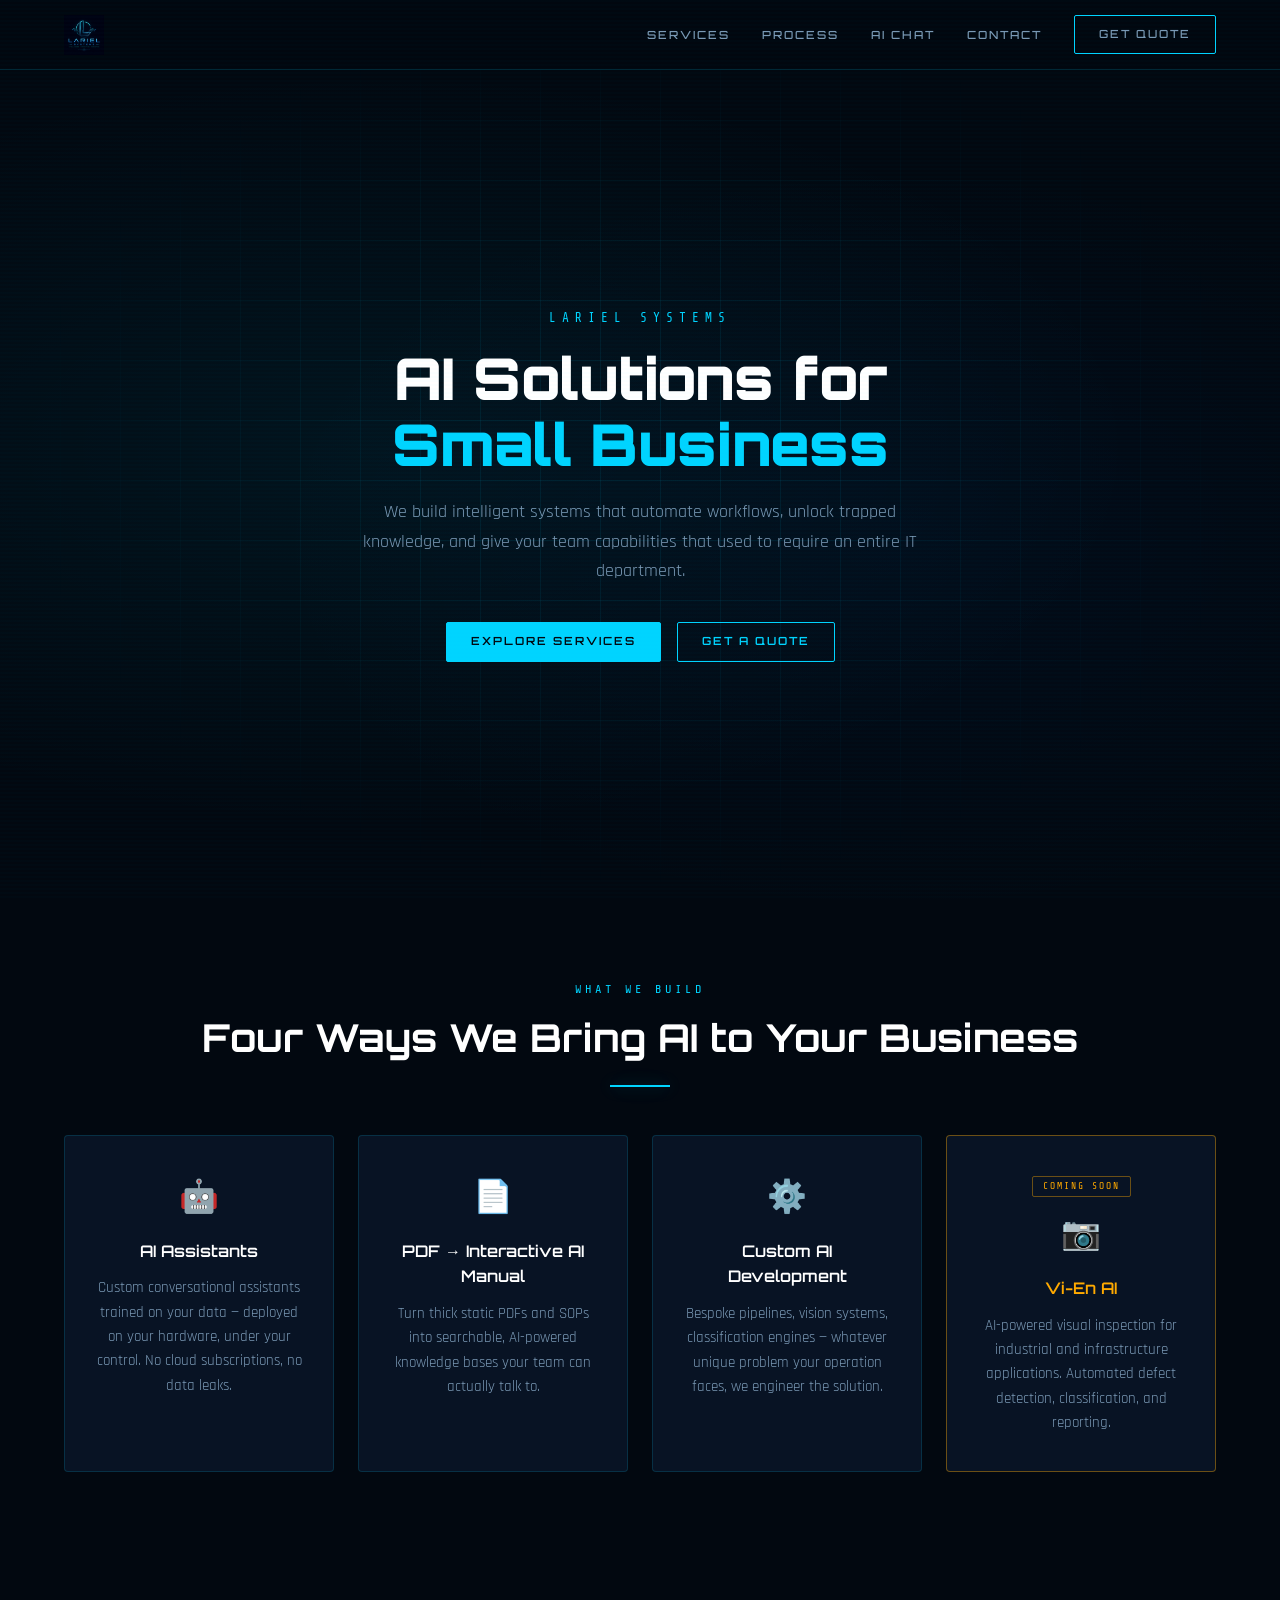
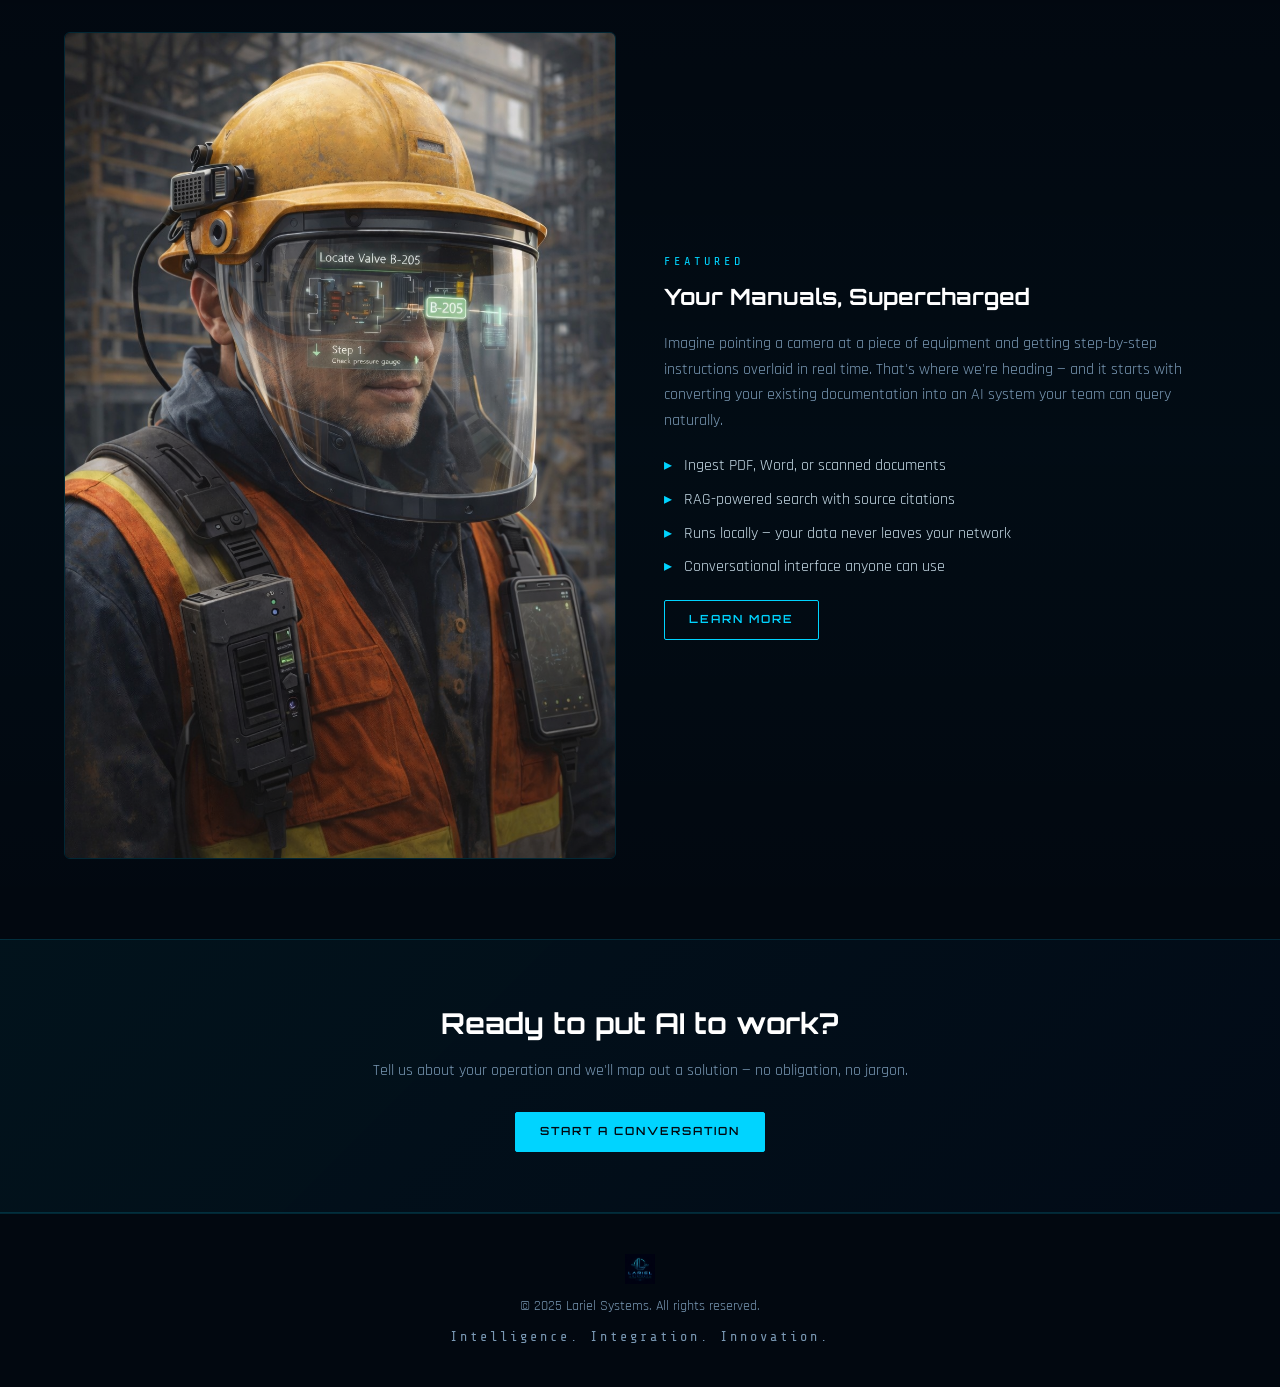
==== index.html @ 67bf939e "Lariel Systems website - holographic theme with Ollama AI chat" ====
<!DOCTYPE html>
<html lang="en">
<head>
  <meta charset="UTF-8">
  <meta name="viewport" content="width=device-width, initial-scale=1.0">
  <title>Lariel Systems — Intelligence. Integration. Innovation.</title>
  <meta name="description" content="AI solutions for small business. Custom AI assistants, PDF-to-interactive-manual conversion, and bespoke AI development from Lariel Systems.">
  <link rel="stylesheet" href="css/style.css">
  <link rel="icon" href="images/logo.png" type="image/png">
</head>
<body>

  <!-- NAV -->
  <nav class="nav">
    <div class="container">
      <a href="index.html" class="nav-logo"><img src="images/logo.png" alt="Lariel Systems"></a>
      <ul class="nav-links">
        <li><a href="services.html">Services</a></li>
        <li><a href="process.html">Process</a></li>
        <li><a href="chat.html">AI Chat</a></li>
        <li><a href="contact.html">Contact</a></li>
        <li><a href="contact.html" class="btn">Get Quote</a></li>
      </ul>
      <div class="nav-toggle"><span></span><span></span><span></span></div>
    </div>
  </nav>

  <!-- HERO -->
  <section class="hero">
    <div class="hero-grid"></div>
    <div class="hero-content">
      <p class="hero-label">Lariel Systems</p>
      <h1>AI Solutions for<br><span>Small Business</span></h1>
      <p class="hero-sub">We build intelligent systems that automate workflows, unlock trapped knowledge, and give your team capabilities that used to require an entire IT department.</p>
      <div class="hero-buttons">
        <a href="services.html" class="btn btn-filled">Explore Services</a>
        <a href="contact.html" class="btn">Get a Quote</a>
      </div>
    </div>
  </section>

  <!-- SERVICE OVERVIEW CARDS -->
  <section class="section">
    <div class="container text-center">
      <span class="section-label">What We Build</span>
      <h2 class="section-title">Four Ways We Bring AI to Your Business</h2>
      <div class="divider"></div>

      <div class="card-grid">
        <!-- 1 -->
        <div class="card">
          <div class="card-icon">🤖</div>
          <h3>AI Assistants</h3>
          <p>Custom conversational assistants trained on your data — deployed on your hardware, under your control. No cloud subscriptions, no data leaks.</p>
        </div>
        <!-- 2 -->
        <div class="card">
          <div class="card-icon">📄</div>
          <h3>PDF → Interactive AI Manual</h3>
          <p>Turn thick static PDFs and SOPs into searchable, AI-powered knowledge bases your team can actually talk to.</p>
        </div>
        <!-- 3 -->
        <div class="card">
          <div class="card-icon">⚙️</div>
          <h3>Custom AI Development</h3>
          <p>Bespoke pipelines, vision systems, classification engines — whatever unique problem your operation faces, we engineer the solution.</p>
        </div>
        <!-- 4 -->
        <div class="card card--coming-soon">
          <span class="badge-soon">Coming Soon</span>
          <div class="card-icon">📷</div>
          <h3>Vi-En AI</h3>
          <p>AI-powered visual inspection for industrial and infrastructure applications. Automated defect detection, classification, and reporting.</p>
        </div>
      </div>
    </div>
  </section>

  <!-- FEATURE HIGHLIGHT — PDF Manual -->
  <section class="section" style="background: linear-gradient(180deg, transparent, rgba(0,212,255,0.02), transparent);">
    <div class="container">
      <div class="feature-row">
        <div class="feature-img">
          <img src="images/ar-worker.png" alt="Worker using AI-powered manual with AR interface">
        </div>
        <div class="feature-text">
          <span class="section-label">Featured</span>
          <h3>Your Manuals, Supercharged</h3>
          <p>Imagine pointing a camera at a piece of equipment and getting step-by-step instructions overlaid in real time. That's where we're heading — and it starts with converting your existing documentation into an AI system your team can query naturally.</p>
          <ul>
            <li>Ingest PDF, Word, or scanned documents</li>
            <li>RAG-powered search with source citations</li>
            <li>Runs locally — your data never leaves your network</li>
            <li>Conversational interface anyone can use</li>
          </ul>
          <a href="services.html" class="btn" style="margin-top:12px;">Learn More</a>
        </div>
      </div>
    </div>
  </section>

  <!-- CTA -->
  <section class="cta-banner">
    <div class="container">
      <h2>Ready to put AI to work?</h2>
      <p>Tell us about your operation and we'll map out a solution — no obligation, no jargon.</p>
      <a href="contact.html" class="btn btn-filled">Start a Conversation</a>
    </div>
  </section>

  <!-- FOOTER -->
  <footer class="footer">
    <div class="container">
      <div class="footer-logo"><img src="images/logo.png" alt="Lariel Systems"></div>
      <p>&copy; 2025 Lariel Systems. All rights reserved.</p>
      <p class="footer-tagline">Intelligence. Integration. Innovation.</p>
    </div>
  </footer>

  <script src="js/main.js"></script>
</body>
</html>
---- css/style.css ----
/* ============================================================
   Lariel Systems — Holographic Theme
   ============================================================ */
@import url('https://fonts.googleapis.com/css2?family=Orbitron:wght@400;500;600;700;900&family=Rajdhani:wght@300;400;500;600;700&family=Share+Tech+Mono&display=swap');

/* --- Reset & Base --- */
*, *::before, *::after { box-sizing: border-box; margin: 0; padding: 0; }

:root {
  --bg-deep:    #020810;
  --bg-dark:    #0a1628;
  --bg-card:    rgba(10, 22, 40, 0.85);
  --cyan:       #00d4ff;
  --cyan-dim:   #00d4ff66;
  --cyan-glow:  0 0 15px #00d4ff44, 0 0 30px #00d4ff22;
  --amber:      #ffaa00;
  --amber-dim:  #ffaa0066;
  --amber-glow: 0 0 15px #ffaa0044, 0 0 30px #ffaa0022;
  --text:       #c8dce8;
  --text-dim:   #7a99b5;
  --border:     rgba(0,212,255,0.15);
  --font-head:  'Orbitron', sans-serif;
  --font-body:  'Rajdhani', sans-serif;
  --font-mono:  'Share Tech Mono', monospace;
  --max-w:      1200px;
  --nav-h:      70px;
}

html { scroll-behavior: smooth; }
body {
  font-family: var(--font-body);
  font-weight: 400;
  color: var(--text);
  background: var(--bg-deep);
  line-height: 1.6;
  overflow-x: hidden;
  -webkit-font-smoothing: antialiased;
}

a { color: var(--cyan); text-decoration: none; transition: color .2s; }
a:hover { color: #fff; }
img { max-width: 100%; display: block; }

/* --- Scanline overlay (full page) --- */
body::after {
  content: '';
  position: fixed; inset: 0;
  background: repeating-linear-gradient(
    0deg, transparent, transparent 2px, rgba(0,212,255,0.015) 2px, rgba(0,212,255,0.015) 4px
  );
  pointer-events: none;
  z-index: 9999;
}

/* --- Utility --- */
.container { max-width: var(--max-w); margin: 0 auto; padding: 0 24px; }
.section   { padding: 80px 0; }
.text-center { text-align: center; }

.section-label {
  font-family: var(--font-mono);
  font-size: 0.75rem;
  letter-spacing: 4px;
  text-transform: uppercase;
  color: var(--cyan);
  display: block;
  margin-bottom: 8px;
}
.section-title {
  font-family: var(--font-head);
  font-size: clamp(1.6rem, 4vw, 2.4rem);
  font-weight: 700;
  color: #fff;
  margin-bottom: 16px;
}
.section-subtitle {
  max-width: 640px;
  margin: 0 auto 48px;
  color: var(--text-dim);
  font-size: 1.05rem;
}
.divider {
  width: 60px;
  height: 2px;
  background: var(--cyan);
  box-shadow: var(--cyan-glow);
  margin: 0 auto 48px;
}

/* ============================================================
   NAVIGATION
   ============================================================ */
.nav {
  position: fixed; top: 0; left: 0; right: 0;
  height: var(--nav-h);
  background: rgba(2, 8, 16, 0.92);
  backdrop-filter: blur(12px);
  border-bottom: 1px solid var(--border);
  z-index: 1000;
  display: flex;
  align-items: center;
}
.nav .container {
  display: flex;
  align-items: center;
  justify-content: space-between;
  width: 100%;
}
.nav-logo img { height: 40px; }
.nav-links { display: flex; gap: 32px; align-items: center; list-style: none; }
.nav-links a {
  font-family: var(--font-head);
  font-size: 0.7rem;
  font-weight: 500;
  letter-spacing: 2px;
  text-transform: uppercase;
  color: var(--text-dim);
  transition: color .2s;
}
.nav-links a:hover,
.nav-links a.active { color: var(--cyan); }

.btn {
  display: inline-block;
  font-family: var(--font-head);
  font-size: 0.7rem;
  font-weight: 600;
  letter-spacing: 2px;
  text-transform: uppercase;
  padding: 10px 24px;
  border: 1px solid var(--cyan);
  color: var(--cyan);
  border-radius: 2px;
  cursor: pointer;
  background: transparent;
  transition: all .25s;
}
.btn:hover {
  background: var(--cyan);
  color: var(--bg-deep);
  box-shadow: var(--cyan-glow);
}
.btn-filled {
  background: var(--cyan);
  color: var(--bg-deep);
}
.btn-filled:hover {
  background: #fff;
  border-color: #fff;
  color: var(--bg-deep);
}

/* Hamburger (mobile) */
.nav-toggle { display: none; cursor: pointer; flex-direction: column; gap: 5px; }
.nav-toggle span { width: 26px; height: 2px; background: var(--cyan); transition: .3s; }

/* ============================================================
   HERO
   ============================================================ */
.hero {
  position: relative;
  min-height: 100vh;
  display: flex;
  align-items: center;
  justify-content: center;
  text-align: center;
  padding-top: var(--nav-h);
  overflow: hidden;
}
.hero::before {
  content: '';
  position: absolute; inset: 0;
  background:
    radial-gradient(ellipse at 30% 50%, rgba(0,212,255,0.06) 0%, transparent 60%),
    radial-gradient(ellipse at 70% 60%, rgba(0,100,255,0.04) 0%, transparent 50%);
}
.hero-content { position: relative; z-index: 1; }
.hero-label {
  font-family: var(--font-mono);
  font-size: 0.8rem;
  letter-spacing: 6px;
  text-transform: uppercase;
  color: var(--cyan);
  margin-bottom: 16px;
}
.hero h1 {
  font-family: var(--font-head);
  font-size: clamp(2rem, 6vw, 3.6rem);
  font-weight: 900;
  color: #fff;
  line-height: 1.15;
  margin-bottom: 20px;
}
.hero h1 span { color: var(--cyan); }
.hero-sub {
  font-size: 1.15rem;
  color: var(--text-dim);
  max-width: 560px;
  margin: 0 auto 36px;
}
.hero-buttons { display: flex; gap: 16px; justify-content: center; flex-wrap: wrap; }

/* Floating grid lines behind hero */
.hero-grid {
  position: absolute; inset: 0;
  background-image:
    linear-gradient(var(--border) 1px, transparent 1px),
    linear-gradient(90deg, var(--border) 1px, transparent 1px);
  background-size: 60px 60px;
  mask-image: radial-gradient(ellipse at center, black 20%, transparent 70%);
  -webkit-mask-image: radial-gradient(ellipse at center, black 20%, transparent 70%);
  opacity: 0.5;
}

/* ============================================================
   CARDS
   ============================================================ */
.card-grid {
  display: grid;
  grid-template-columns: repeat(auto-fit, minmax(260px, 1fr));
  gap: 24px;
}
.card {
  background: var(--bg-card);
  border: 1px solid var(--border);
  border-radius: 4px;
  padding: 36px 28px;
  transition: border-color .3s, box-shadow .3s, transform .3s;
}
.card:hover {
  border-color: var(--cyan-dim);
  box-shadow: var(--cyan-glow);
  transform: translateY(-4px);
}
.card-icon {
  font-size: 2rem;
  margin-bottom: 16px;
}
.card h3 {
  font-family: var(--font-head);
  font-size: 1rem;
  font-weight: 600;
  color: #fff;
  margin-bottom: 12px;
}
.card p {
  color: var(--text-dim);
  font-size: 0.95rem;
}

/* Coming-soon amber variant */
.card--coming-soon {
  border-color: var(--amber-dim);
}
.card--coming-soon:hover {
  border-color: var(--amber);
  box-shadow: var(--amber-glow);
}
.card--coming-soon .card-icon,
.card--coming-soon h3 { color: var(--amber); }
.badge-soon {
  display: inline-block;
  font-family: var(--font-mono);
  font-size: 0.6rem;
  letter-spacing: 2px;
  text-transform: uppercase;
  color: var(--amber);
  border: 1px solid var(--amber-dim);
  padding: 2px 10px;
  border-radius: 2px;
  margin-bottom: 12px;
}

/* ============================================================
   FEATURE SECTION (image + text side-by-side)
   ============================================================ */
.feature-row {
  display: grid;
  grid-template-columns: 1fr 1fr;
  gap: 48px;
  align-items: center;
  margin-bottom: 64px;
}
.feature-row:last-child { margin-bottom: 0; }
.feature-row.reverse .feature-img { order: 2; }
.feature-row.reverse .feature-text { order: 1; }
.feature-img {
  border-radius: 6px;
  overflow: hidden;
  border: 1px solid var(--border);
}
.feature-img img {
  width: 100%;
  display: block;
}

/* --- Services split: scrolling left + sticky right image --- */
.services-split-grid {
  display: grid;
  grid-template-columns: 1fr 1fr;
  gap: 48px;
  align-items: start;
}
.services-scroll {
  display: flex;
  flex-direction: column;
  gap: 48px;
}
.service-card {
  padding: 32px;
  border: 1px solid var(--border);
  border-radius: 6px;
  background: var(--bg-card);
}
.service-card h3 {
  font-family: var(--font-head);
  font-size: 1.4rem;
  font-weight: 700;
  color: #fff;
  margin-bottom: 12px;
}
.service-card p {
  color: var(--text-dim);
  margin-bottom: 0;
}
.service-card ul {
  list-style: none;
  padding: 0;
}
.service-card ul li {
  position: relative;
  padding-left: 20px;
  margin-bottom: 8px;
  color: var(--text);
}
.service-card ul li::before {
  content: '▸';
  position: absolute;
  left: 0;
  color: var(--cyan);
}
.services-sticky-img {
  position: sticky;
  top: calc(var(--nav-h) + 32px);
  border-radius: 6px;
  overflow: hidden;
  border: 1px solid var(--border);
}
.services-sticky-img img {
  width: 100%;
  display: block;
}
.feature-text h3 {
  font-family: var(--font-head);
  font-size: 1.4rem;
  font-weight: 700;
  color: #fff;
  margin-bottom: 16px;
}
.feature-text p {
  color: var(--text-dim);
  margin-bottom: 20px;
}
.feature-text ul {
  list-style: none;
  padding: 0;
}
.feature-text ul li {
  position: relative;
  padding-left: 20px;
  margin-bottom: 8px;
  color: var(--text);
}
.feature-text ul li::before {
  content: '▸';
  position: absolute;
  left: 0;
  color: var(--cyan);
}

/* ============================================================
   PROCESS TIMELINE
   ============================================================ */
.timeline {
  position: relative;
  max-width: 700px;
  margin: 0 auto;
  padding-left: 40px;
}
.timeline::before {
  content: '';
  position: absolute;
  left: 15px; top: 0; bottom: 0;
  width: 2px;
  background: linear-gradient(to bottom, var(--cyan), var(--cyan-dim), transparent);
}
.timeline-step {
  position: relative;
  margin-bottom: 48px;
}
.timeline-step:last-child { margin-bottom: 0; }
.timeline-dot {
  position: absolute;
  left: -33px; top: 4px;
  width: 12px; height: 12px;
  border-radius: 50%;
  background: var(--cyan);
  box-shadow: 0 0 10px var(--cyan);
}
.timeline-step h3 {
  font-family: var(--font-head);
  font-size: 1rem;
  font-weight: 600;
  color: #fff;
  margin-bottom: 8px;
}
.timeline-step p {
  color: var(--text-dim);
  font-size: 0.95rem;
}

/* ============================================================
   CHAT PAGE
   ============================================================ */
.chat-wrapper {
  max-width: 800px;
  margin: 0 auto;
  display: flex;
  flex-direction: column;
  height: calc(100vh - var(--nav-h) - 80px);
  margin-top: calc(var(--nav-h) + 40px);
}
.chat-messages {
  flex: 1;
  overflow-y: auto;
  padding: 24px 0;
  display: flex;
  flex-direction: column;
  gap: 16px;
}
.chat-bubble {
  max-width: 80%;
  padding: 14px 20px;
  border-radius: 6px;
  font-size: 0.95rem;
  line-height: 1.55;
}
.chat-bubble.assistant {
  align-self: flex-start;
  background: var(--bg-card);
  border: 1px solid var(--border);
  color: var(--text);
}
.chat-bubble.user {
  align-self: flex-end;
  background: rgba(0,212,255,0.1);
  border: 1px solid var(--cyan-dim);
  color: #fff;
}
.chat-input-row {
  display: flex;
  gap: 12px;
  padding: 16px 0;
  border-top: 1px solid var(--border);
}
.chat-input {
  flex: 1;
  background: var(--bg-card);
  border: 1px solid var(--border);
  color: var(--text);
  font-family: var(--font-body);
  font-size: 1rem;
  padding: 12px 16px;
  border-radius: 4px;
  outline: none;
  transition: border-color .2s;
}
.chat-input:focus { border-color: var(--cyan); }
.chat-send {
  font-family: var(--font-head);
  font-size: 0.7rem;
  font-weight: 600;
  letter-spacing: 2px;
  text-transform: uppercase;
  padding: 12px 24px;
  border: 1px solid var(--cyan);
  background: var(--cyan);
  color: var(--bg-deep);
  border-radius: 4px;
  cursor: pointer;
  transition: .25s;
}
.chat-send:hover { background: #fff; border-color: #fff; }
.chat-notice {
  text-align: center;
  font-size: 0.8rem;
  color: var(--text-dim);
  padding: 8px 0;
}

/* ============================================================
   CONTACT FORM
   ============================================================ */
.contact-grid {
  display: grid;
  grid-template-columns: 1fr 1fr;
  gap: 48px;
}
.form-group { margin-bottom: 20px; }
.form-group label {
  display: block;
  font-family: var(--font-head);
  font-size: 0.65rem;
  font-weight: 500;
  letter-spacing: 2px;
  text-transform: uppercase;
  color: var(--text-dim);
  margin-bottom: 8px;
}
.form-group input,
.form-group textarea,
.form-group select {
  width: 100%;
  background: var(--bg-card);
  border: 1px solid var(--border);
  color: var(--text);
  font-family: var(--font-body);
  font-size: 1rem;
  padding: 12px 16px;
  border-radius: 4px;
  outline: none;
  transition: border-color .2s;
}
.form-group input:focus,
.form-group textarea:focus,
.form-group select:focus {
  border-color: var(--cyan);
}
.form-group textarea { resize: vertical; min-height: 140px; }
.contact-info h3 {
  font-family: var(--font-head);
  font-size: 1.1rem;
  font-weight: 600;
  color: #fff;
  margin-bottom: 20px;
}
.contact-info p {
  color: var(--text-dim);
  margin-bottom: 16px;
}
.contact-detail {
  display: flex;
  align-items: flex-start;
  gap: 12px;
  margin-bottom: 20px;
}
.contact-detail .icon {
  color: var(--cyan);
  font-size: 1.2rem;
  margin-top: 2px;
}
.contact-detail span { color: var(--text); }

/* ============================================================
   FOOTER
   ============================================================ */
.footer {
  border-top: 1px solid var(--border);
  padding: 40px 0;
  text-align: center;
}
.footer-logo img { height: 30px; margin: 0 auto 12px; }
.footer p {
  font-size: 0.85rem;
  color: var(--text-dim);
}
.footer-tagline {
  font-family: var(--font-mono);
  font-size: 0.7rem;
  letter-spacing: 3px;
  color: var(--cyan-dim);
  margin-top: 8px;
}

/* ============================================================
   CTA BANNER
   ============================================================ */
.cta-banner {
  text-align: center;
  padding: 60px 0;
  background: linear-gradient(135deg, rgba(0,212,255,0.05), rgba(0,50,100,0.08));
  border-top: 1px solid var(--border);
  border-bottom: 1px solid var(--border);
}
.cta-banner h2 {
  font-family: var(--font-head);
  font-size: clamp(1.3rem, 3vw, 1.8rem);
  font-weight: 700;
  color: #fff;
  margin-bottom: 12px;
}
.cta-banner p {
  color: var(--text-dim);
  margin-bottom: 28px;
}

/* ============================================================
   RESPONSIVE
   ============================================================ */
@media (max-width: 900px) {
  .feature-row { grid-template-columns: 1fr; gap: 32px; }
  .feature-row.reverse .feature-img { order: 0; }
  .feature-row.reverse .feature-text { order: 0; }
  .contact-grid { grid-template-columns: 1fr; }
}
@media (max-width: 768px) {
  .nav-links { 
    display: none;
    position: absolute;
    top: var(--nav-h);
    left: 0; right: 0;
    flex-direction: column;
    background: rgba(2,8,16,0.97);
    padding: 24px;
    gap: 20px;
    border-bottom: 1px solid var(--border);
  }
  .nav-links.open { display: flex; }
  .nav-toggle { display: flex; }
  .hero h1 { font-size: clamp(1.6rem, 8vw, 2.4rem); }
  .card-grid { grid-template-columns: 1fr; }
  .services-split-grid { grid-template-columns: 1fr; }
  .services-sticky-img { position: relative; top: 0; order: -1; }
}
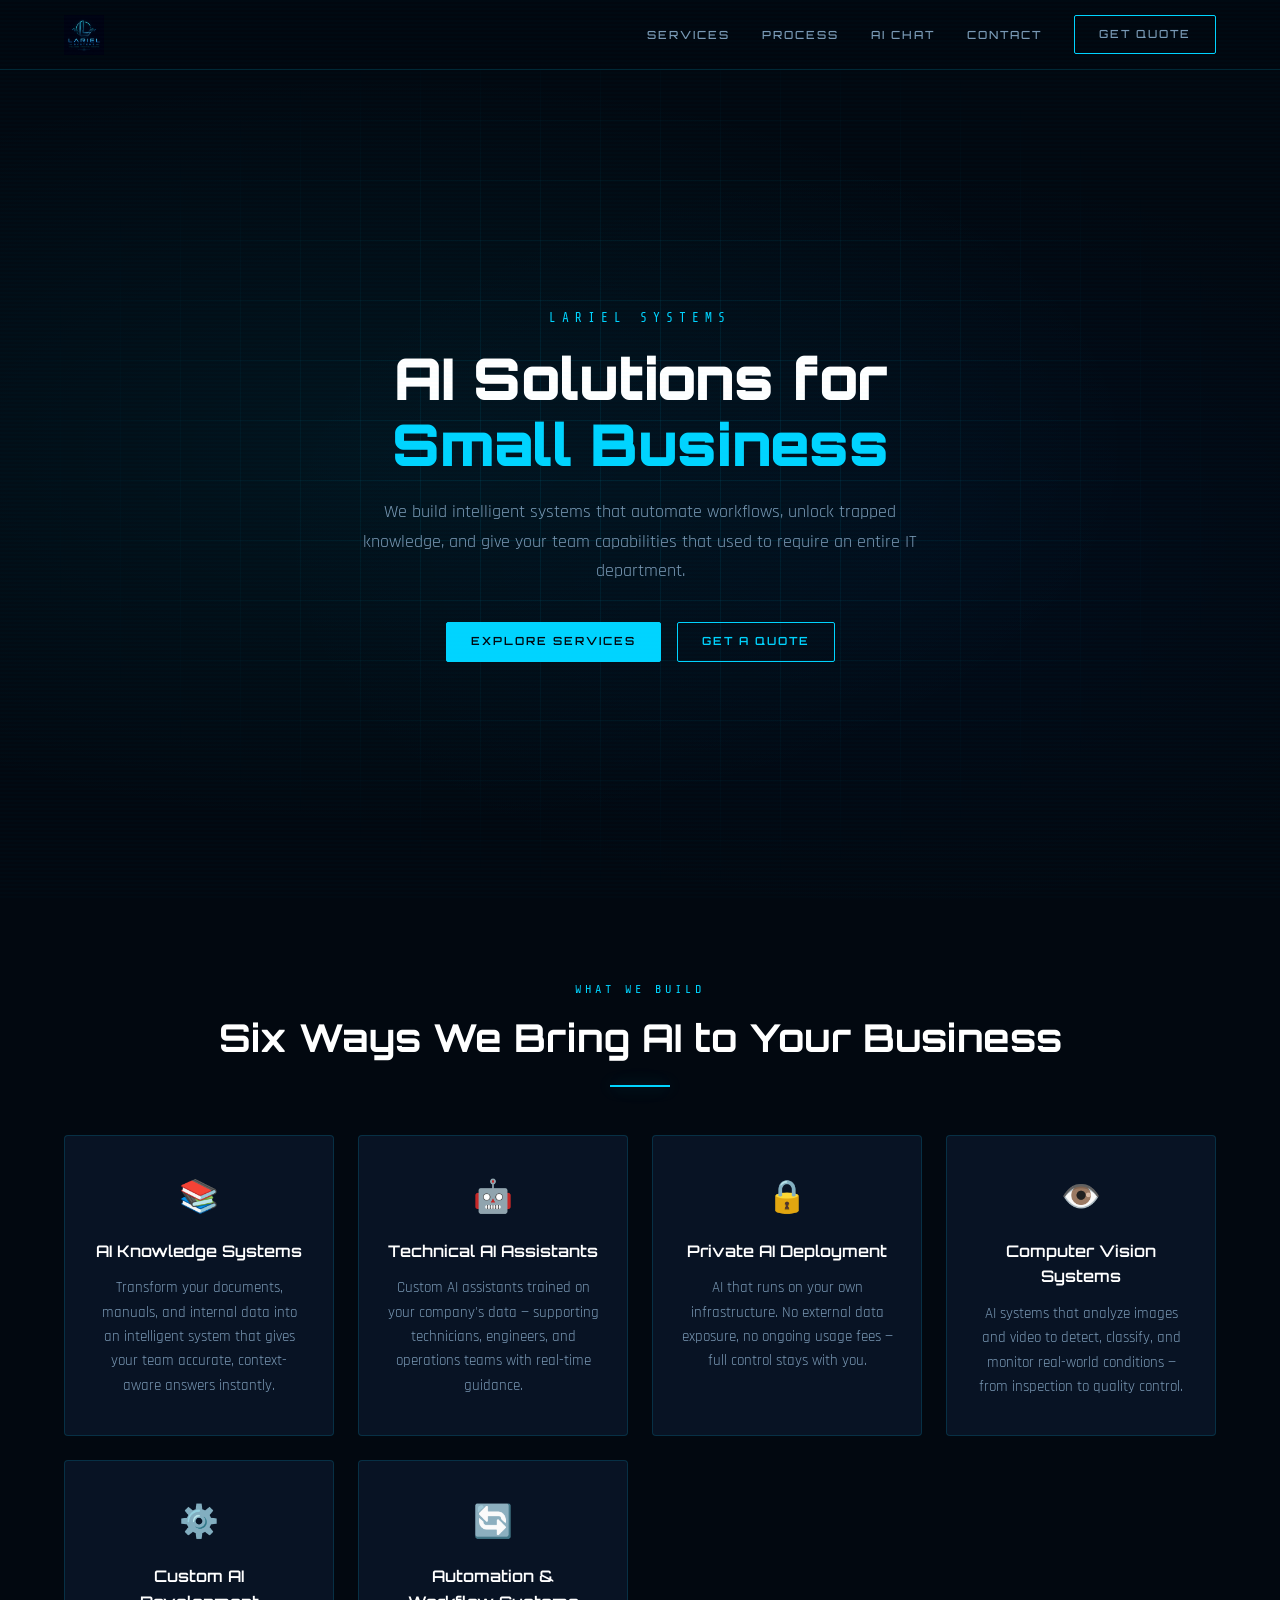
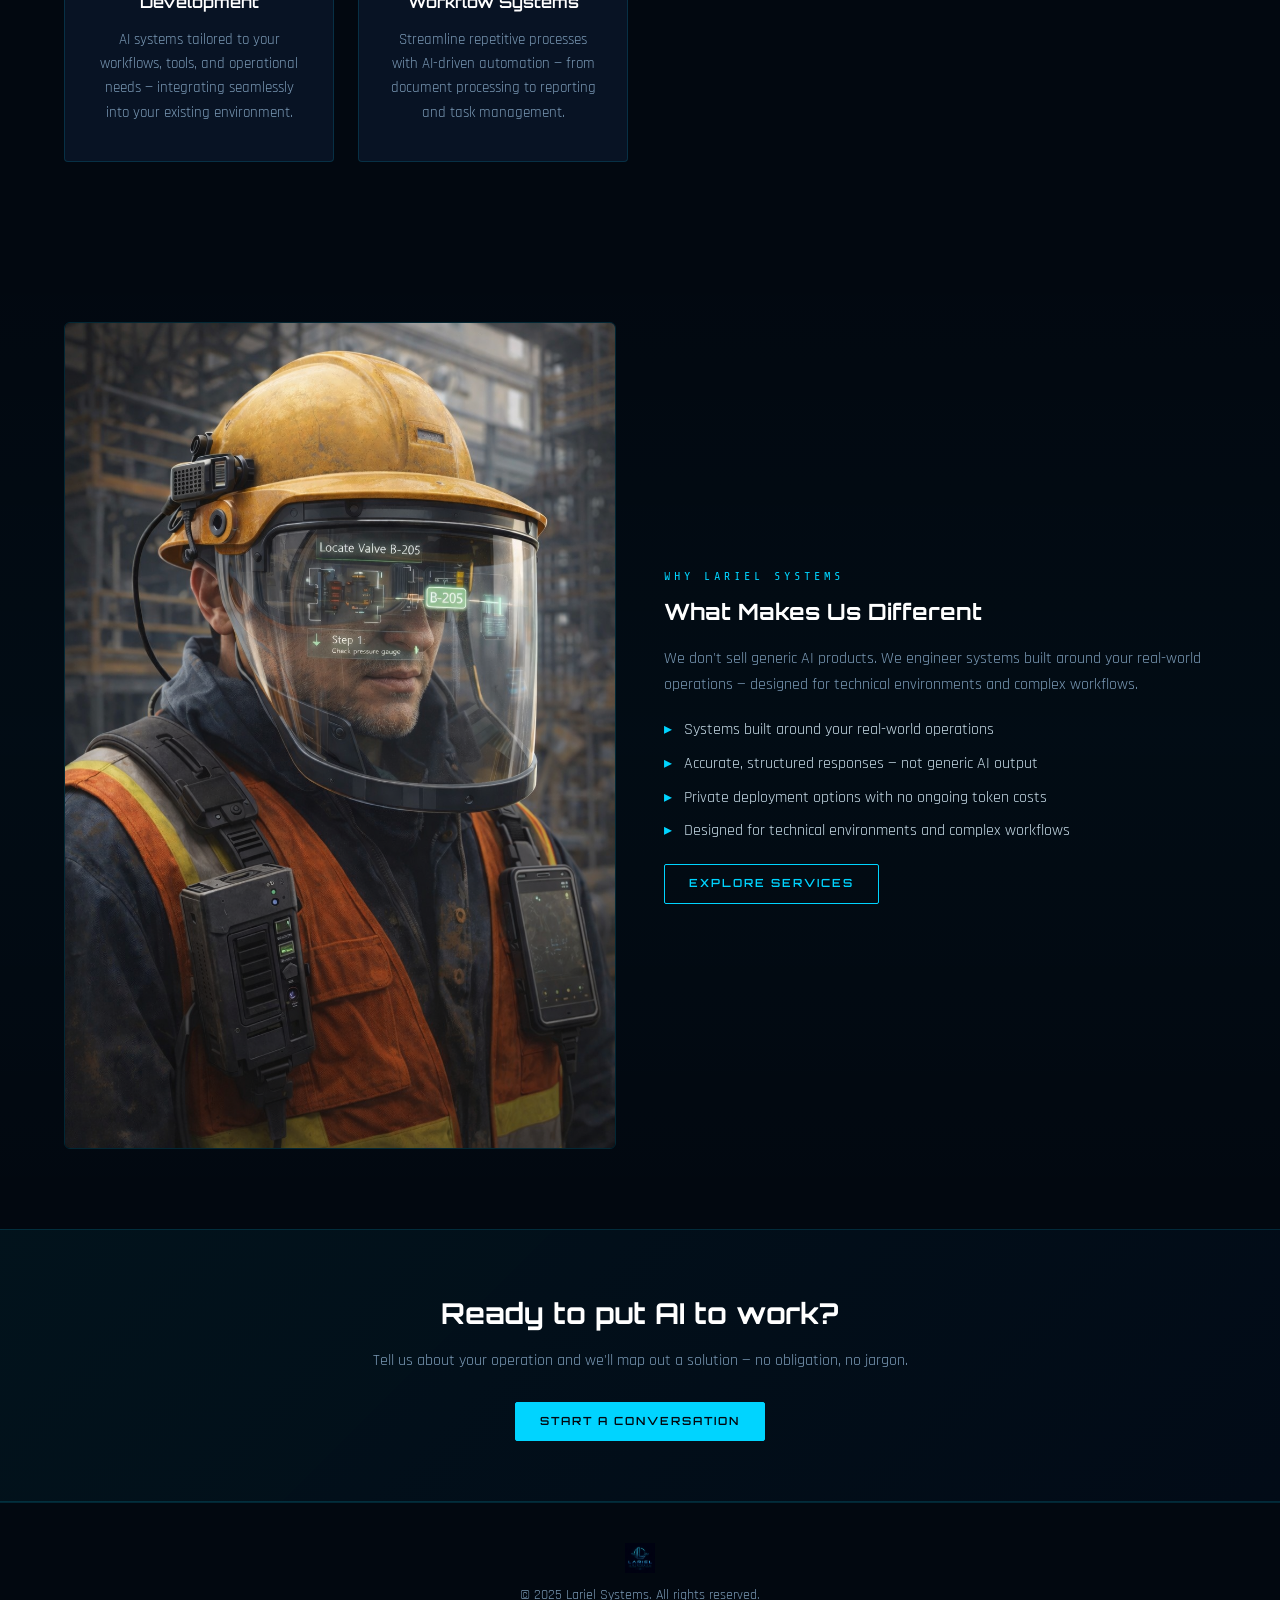
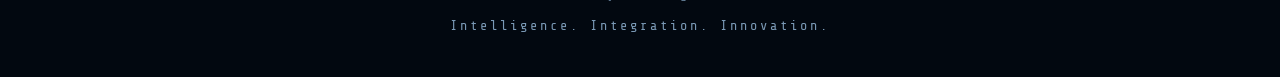
==== commit a02fef81: "Update index.html to match new 6-service structure" ====
--- a/index.html
+++ b/index.html
@@ -4,7 +4,7 @@
   <meta charset="UTF-8">
   <meta name="viewport" content="width=device-width, initial-scale=1.0">
   <title>Lariel Systems — Intelligence. Integration. Innovation.</title>
-  <meta name="description" content="AI solutions for small business. Custom AI assistants, PDF-to-interactive-manual conversion, and bespoke AI development from Lariel Systems.">
+  <meta name="description" content="AI solutions for small business. AI knowledge systems, technical assistants, private deployment, computer vision, custom development, and workflow automation from Lariel Systems.">
   <link rel="stylesheet" href="css/style.css">
   <link rel="icon" href="images/logo.png" type="image/png">
 </head>
@@ -43,57 +43,62 @@
   <section class="section">
     <div class="container text-center">
       <span class="section-label">What We Build</span>
-      <h2 class="section-title">Four Ways We Bring AI to Your Business</h2>
+      <h2 class="section-title">Six Ways We Bring AI to Your Business</h2>
       <div class="divider"></div>
 
       <div class="card-grid">
-        <!-- 1 -->
+        <div class="card">
+          <div class="card-icon">📚</div>
+          <h3>AI Knowledge Systems</h3>
+          <p>Transform your documents, manuals, and internal data into an intelligent system that gives your team accurate, context-aware answers instantly.</p>
+        </div>
         <div class="card">
           <div class="card-icon">🤖</div>
-          <h3>AI Assistants</h3>
-          <p>Custom conversational assistants trained on your data — deployed on your hardware, under your control. No cloud subscriptions, no data leaks.</p>
+          <h3>Technical AI Assistants</h3>
+          <p>Custom AI assistants trained on your company's data — supporting technicians, engineers, and operations teams with real-time guidance.</p>
         </div>
-        <!-- 2 -->
         <div class="card">
-          <div class="card-icon">📄</div>
-          <h3>PDF → Interactive AI Manual</h3>
-          <p>Turn thick static PDFs and SOPs into searchable, AI-powered knowledge bases your team can actually talk to.</p>
+          <div class="card-icon">🔒</div>
+          <h3>Private AI Deployment</h3>
+          <p>AI that runs on your own infrastructure. No external data exposure, no ongoing usage fees — full control stays with you.</p>
         </div>
-        <!-- 3 -->
+        <div class="card">
+          <div class="card-icon">👁️</div>
+          <h3>Computer Vision Systems</h3>
+          <p>AI systems that analyze images and video to detect, classify, and monitor real-world conditions — from inspection to quality control.</p>
+        </div>
         <div class="card">
           <div class="card-icon">⚙️</div>
           <h3>Custom AI Development</h3>
-          <p>Bespoke pipelines, vision systems, classification engines — whatever unique problem your operation faces, we engineer the solution.</p>
+          <p>AI systems tailored to your workflows, tools, and operational needs — integrating seamlessly into your existing environment.</p>
         </div>
-        <!-- 4 -->
-        <div class="card card--coming-soon">
-          <span class="badge-soon">Coming Soon</span>
-          <div class="card-icon">📷</div>
-          <h3>Vi-En AI</h3>
-          <p>AI-powered visual inspection for industrial and infrastructure applications. Automated defect detection, classification, and reporting.</p>
+        <div class="card">
+          <div class="card-icon">🔄</div>
+          <h3>Automation &amp; Workflow Systems</h3>
+          <p>Streamline repetitive processes with AI-driven automation — from document processing to reporting and task management.</p>
         </div>
       </div>
     </div>
   </section>
 
-  <!-- FEATURE HIGHLIGHT — PDF Manual -->
+  <!-- FEATURE HIGHLIGHT — What Makes Us Different -->
   <section class="section" style="background: linear-gradient(180deg, transparent, rgba(0,212,255,0.02), transparent);">
     <div class="container">
       <div class="feature-row">
         <div class="feature-img">
-          <img src="images/ar-worker.png" alt="Worker using AI-powered manual with AR interface">
+          <img src="images/ar-worker.png" alt="AI-powered field operations">
         </div>
         <div class="feature-text">
-          <span class="section-label">Featured</span>
-          <h3>Your Manuals, Supercharged</h3>
-          <p>Imagine pointing a camera at a piece of equipment and getting step-by-step instructions overlaid in real time. That's where we're heading — and it starts with converting your existing documentation into an AI system your team can query naturally.</p>
+          <span class="section-label">Why Lariel Systems</span>
+          <h3>What Makes Us Different</h3>
+          <p>We don't sell generic AI products. We engineer systems built around your real-world operations — designed for technical environments and complex workflows.</p>
           <ul>
-            <li>Ingest PDF, Word, or scanned documents</li>
-            <li>RAG-powered search with source citations</li>
-            <li>Runs locally — your data never leaves your network</li>
-            <li>Conversational interface anyone can use</li>
+            <li>Systems built around your real-world operations</li>
+            <li>Accurate, structured responses — not generic AI output</li>
+            <li>Private deployment options with no ongoing token costs</li>
+            <li>Designed for technical environments and complex workflows</li>
           </ul>
-          <a href="services.html" class="btn" style="margin-top:12px;">Learn More</a>
+          <a href="services.html" class="btn" style="margin-top:12px;">Explore Services</a>
         </div>
       </div>
     </div>
